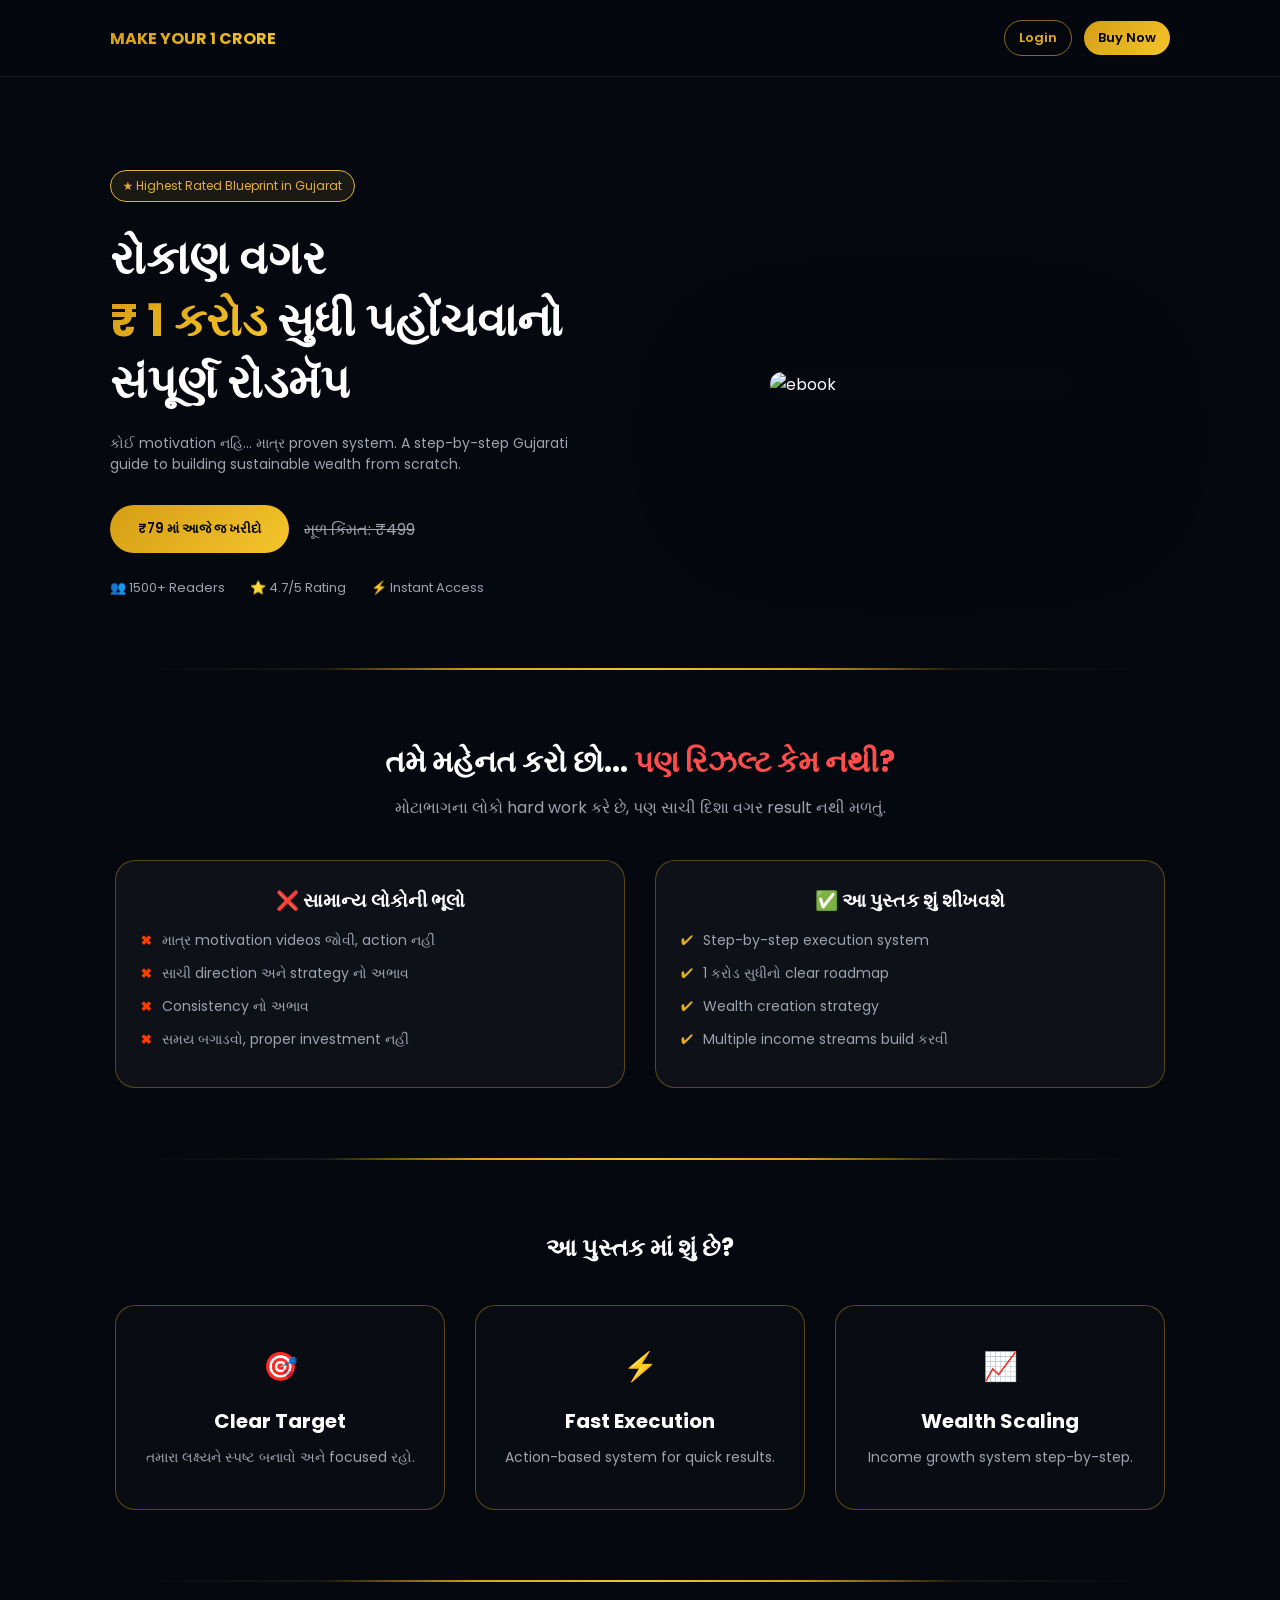
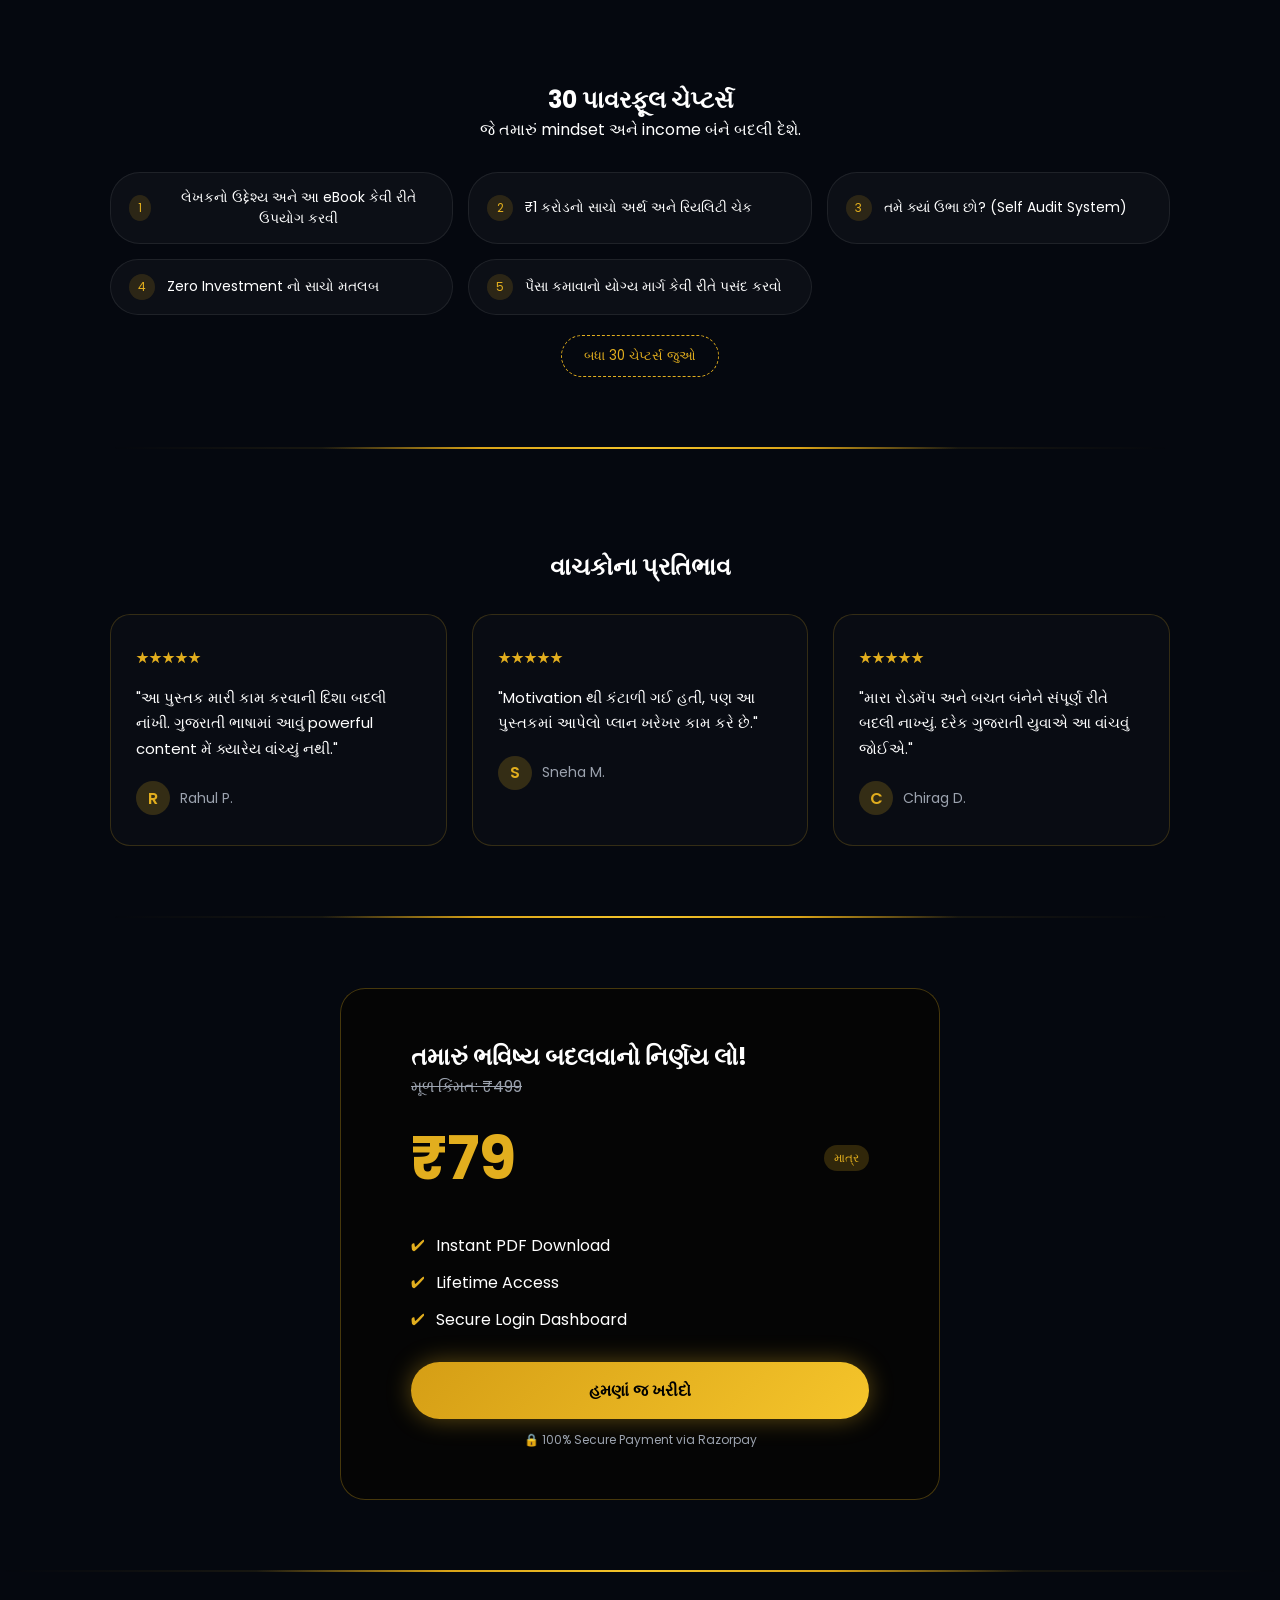
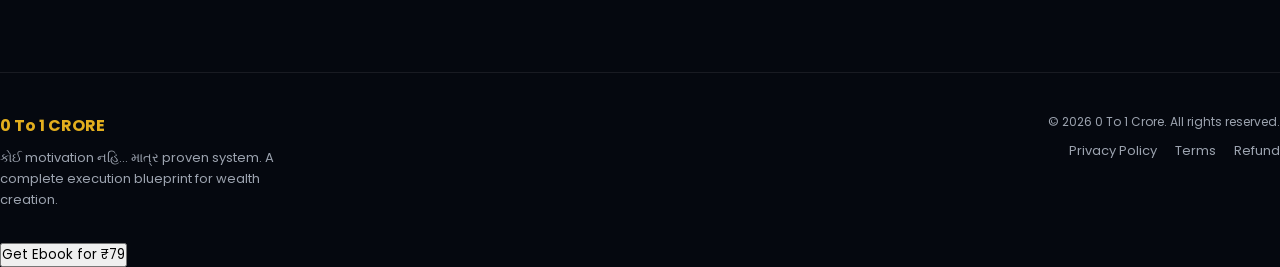
==== index.html @ b5c7da15 "Update index.html" ====
<!DOCTYPE html>
<html lang="gu">
<head>
  <base target="_top">
  <meta charset="UTF-8">
  <meta name="viewport" content="width=device-width, initial-scale=1.0">

  <link href="https://fonts.googleapis.com/css2?family=Poppins:wght@300;400;600;700&display=swap" rel="stylesheet">
  <script src="https://checkout.razorpay.com/v1/checkout.js"></script>
  <link rel="stylesheet" href="styles.css">
  

  <title>0 To 1 CRORE</title>
</head>

<body>

<header class="header">
  <div class="header-inner">

    <div class="logo">MAKE YOUR 1 CRORE</div>

    <div class="header-right">
  <button id="loginNavBtn" class="btn outline" onclick="openLogin()">Login</button>
  <button id="logoutNavBtn" class="btn outline hidden" onclick="logout()" style="color:#ff4d4d; border-color:#ff4d4d;">Logout</button>
  <button class="btn filled" onclick="openCheckout()">Buy Now</button>
</div>

  </div>
</header>

<section id="landing-page" class="page active fade-up">

<div class="container">

  <!-- HEADER -->



  <!-- HERO -->
  <section class="hero">

    <!-- LEFT -->
    <div class="hero-left">

      <div class="badge">★ Highest Rated Blueprint in Gujarat</div>

      <h1 class="hero-title">
        રોકાણ વગર <br>
        <span class="highlight">₹ 1 કરોડ</span> સુધી 
        પહોંચવાનો <br> સંપૂર્ણ 
        રોડમૅપ
      </h1>

      <p class="hero-desc">
        કોઈ motivation નહિ… માત્ર proven system.  
        A step-by-step Gujarati guide to building sustainable wealth from scratch.
      </p>

      <!-- CTA -->
      <div class="cta-row">
        <button class="price-btn"onclick="openCheckout()">₹79 માં આજે જ ખરીદો</button>
        <span class="old-price">મૂળ કિંમત: ₹499</span>
      </div>

      <!-- STATS -->
      <div class="stats">

        <div class="stat">
          👥 1500+ Readers
        </div>

        <div class="stat">
          ⭐ 4.7/5 Rating
        </div>

        <div class="stat">
          ⚡ Instant Access
        </div>

      </div>

    </div>


    <!-- RIGHT IMAGE -->
    <div class="hero-right">
      <img src="https://pub-1407f82391df4ab1951418d04be76914.r2.dev/uploads/14fae5dc-6802-4bcf-9d17-f28e8c989202.jpg" alt="ebook">
    </div>

  </section>


  <!-- DIVIDER -->
  <div class="gold-divider"></div>

    <!-- PROBLEM SECTION -->
  <section class="problem-section">

    <h2 class="problem-title">
      તમે મહેનત કરો છો... <span class="highlight-red">પણ રિઝલ્ટ કેમ નથી?</span>
    </h2>

    <p class="problem-sub">
      મોટાભાગના લોકો hard work કરે છે, પણ સાચી દિશા વગર result નથી મળતું.
    </p>

    <div class="problem-grid">

      <!-- LEFT (WRONG) -->
      <div class="problem-card wrong">

        <h3>❌ સામાન્ય લોકોની ભૂલો</h3>

        <ul>
          <li>માત્ર motivation videos જોવી, action નહીં</li>
          <li>સાચી direction અને strategy નો અભાવ</li>
          <li>Consistency નો અભાવ</li>
          <li>સમય બગાડવો, proper investment નહીં</li>
        </ul>

      </div>

      <!-- RIGHT (RIGHT) -->
      <div class="problem-card right">

        <h3>✅ આ પુસ્તક શું શીખવશે</h3>

        <ul>
          <li>Step-by-step execution system</li>
          <li>1 કરોડ સુધીનો clear roadmap</li>
          <li>Wealth creation strategy</li>
          <li>Multiple income streams build કરવી</li>
        </ul>

      </div>

    </div>

  </section>

<div class="gold-divider"></div>

  <!-- FEATURES -->
  <section class="section">

    

    <h2>આ પુસ્તક માં શું છે?</h2>

    <div class="cards">

      <div class="card">
  <div class="card-icon">🎯</div>
  <h3>Clear Target</h3>
  <p>તમારા લક્ષ્યને સ્પષ્ટ બનાવો અને focused રહો.</p>
</div>

<div class="card">
  <div class="card-icon">⚡</div>
  <h3>Fast Execution</h3>
  <p>Action-based system for quick results.</p>
</div>

      <div class="card">
  <div class="card-icon">📈</div>
  <h3>Wealth Scaling</h3>
  <p>Income growth system step-by-step.</p>
</div>

    </div>

  </section>

<div class="gold-divider"></div>

  <!-- CHAPTERS -->
  <section class="chapters">

  <h2>30 પાવરફૂલ ચેપ્ટર્સ</h2>

  <p class="chapters-sub">
    જે તમારું mindset અને income બંને બદલી દેશે.
  </p>

  <div class="chapter-grid" id="chapterGrid">

    <!-- 1 -->
    <div class="chapter-item">
  <span class="chapter-num">1</span>
  <span>લેખકનો ઉદ્દેશ્ય અને આ eBook કેવી રીતે ઉપયોગ કરવી</span>
</div>

<div class="chapter-item">
  <span class="chapter-num">2</span>
  <span>₹1 કરોડનો સાચો અર્થ અને રિયલિટી ચેક</span>
</div>

<div class="chapter-item">
  <span class="chapter-num">3</span>
  <span>તમે ક્યાં ઉભા છો? (Self Audit System)</span>
</div>

<div class="chapter-item">
  <span class="chapter-num">4</span>
  <span>Zero Investment નો સાચો મતલબ</span>
</div>

<div class="chapter-item">
  <span class="chapter-num">5</span>
  <span>પૈસા કમાવાનો યોગ્ય માર્ગ કેવી રીતે પસંદ કરવો</span>
</div>

<div class="chapter-item hidden">
  <span class="chapter-num">6</span>
  <span>High Income Skill કેવી રીતે પસંદ કરવી</span>
</div>

<div class="chapter-item hidden">
  <span class="chapter-num">7</span>
  <span>Daily Routine & Discipline System</span>
</div>

<div class="chapter-item hidden">
  <span class="chapter-num">8</span>
  <span>પહેલા ₹10,000 કમાવવાનો રોડમેપ</span>
</div>

<div class="chapter-item hidden">
  <span class="chapter-num">9</span>
  <span>Freelancing કેવી રીતે શરૂ કરવું</span>
</div>

<div class="chapter-item hidden">
  <span class="chapter-num">10</span>
  <span>Instagram / WhatsApp થી Client મેળવવા</span>
</div>

<div class="chapter-item hidden">
  <span class="chapter-num">11</span>
  <span>Content થી Trust અને Audience બનાવવી</span>
</div>

<div class="chapter-item hidden">
  <span class="chapter-num">12</span>
  <span>Affiliate Marketing થી કમાણી શરૂ કરવી</span>
</div>

<div class="chapter-item hidden">
  <span class="chapter-num">13</span>
  <span>WhatsApp થી Direct Product Selling System</span>
</div>

<div class="chapter-item hidden">
  <span class="chapter-num">14</span>
  <span>Digital Product શું છે અને કેમ Powerful છે</span>
</div>

<div class="chapter-item hidden">
  <span class="chapter-num">15</span>
  <span>તમારું પહેલું Digital Product બનાવવું</span>
</div>

<div class="chapter-item hidden">
  <span class="chapter-num">16</span>
  <span>Digital Product કેવી રીતે વેચવું (No Ads Strategy)</span>
</div>

<div class="chapter-item hidden">
  <span class="chapter-num">17</span>
  <span>Personal Brand કેવી રીતે બનાવવી (Face Optional)</span>
</div>

<div class="chapter-item hidden">
  <span class="chapter-num">18</span>
  <span>₹1 લાખથી ₹5 લાખ મહિને કેવી રીતે સ્કેલ કરવું</span>
</div>

<div class="chapter-item hidden">
  <span class="chapter-num">19</span>
  <span>Automation & AI Tools નો ઉપયોગ</span>
</div>

<div class="chapter-item hidden">
  <span class="chapter-num">20</span>
  <span>Active Income vs Passive Income</span>
</div>

<div class="chapter-item hidden">
  <span class="chapter-num">21</span>
  <span>Multiple Income Streams કેવી રીતે બનાવવી</span>
</div>

<div class="chapter-item hidden">
  <span class="chapter-num">22</span>
  <span>Team બનાવવી અને કામ Delegate કરવું</span>
</div>

<div class="chapter-item hidden">
  <span class="chapter-num">23</span>
  <span>₹10 લાખથી ₹1 કરોડ સુધી સ્કેલ કરવાની રીત</span>
</div>

<div class="chapter-item hidden">
  <span class="chapter-num">24</span>
  <span>Digital Assets બનાવીને Long-Term Income</span>
</div>

<div class="chapter-item hidden">
  <span class="chapter-num">25</span>
  <span>Top Mistakes જે તમને Growth થી રોકે છે</span>
</div>

<div class="chapter-item hidden">
  <span class="chapter-num">26</span>
  <span>Overthinking, Fear & Consistency System</span>
</div>

<div class="chapter-item hidden">
  <span class="chapter-num">27</span>
  <span>90-Day Fast Track Plan</span>
</div>

<div class="chapter-item hidden">
  <span class="chapter-num">28</span>
  <span>Long-Term Growth Roadmap</span>
</div>

<div class="chapter-item hidden">
  <span class="chapter-num">29</span>
  <span>તમારું Next Step – આજથી શરૂઆત કેવી રીતે કરવી</span>
</div>

<div class="chapter-item hidden">
  <span class="chapter-num">30</span>
  <span>Winning Mindset – સફળતા માટેનું સાચું મનોબળ</span>
</div>


  </div>

  <button class="view-all" onclick="toggleChapters()">બધા 30 ચેપ્ટર્સ જુઓ</button>

</section>

<div class="gold-divider"></div>
  
  <!-- TESTIMONIALS -->
  <section class="testimonials">

  <h2>વાચકોના પ્રતિભાવ</h2>

  <div class="testimonial-grid">

    <div class="testimonial-card">
      <div class="stars">★★★★★</div>

      <p class="quote">
        "આ પુસ્તક મારી કામ કરવાની દિશા બદલી નાંખી. ગુજરાતી ભાષામાં આવું powerful content મેં ક્યારેય વાંચ્યું નથી."
      </p>

      <div class="user">
        <div class="avatar">R</div>
        <span>Rahul P.</span>
      </div>
    </div>

    <div class="testimonial-card">
      <div class="stars">★★★★★</div>

      <p class="quote">
        "Motivation થી કંટાળી ગઈ હતી, પણ આ પુસ્તકમાં આપેલો પ્લાન ખરેખર કામ કરે છે."
      </p>

      <div class="user">
        <div class="avatar">S</div>
        <span>Sneha M.</span>
      </div>
    </div>

    <div class="testimonial-card">
      <div class="stars">★★★★★</div>

      <p class="quote">
        "મારા રોડમૅપ અને બચત બંનેને સંપૂર્ણ રીતે બદલી નાખ્યું. દરેક ગુજરાતી યુવાએ આ વાંચવું જોઈએ."
      </p>

      <div class="user">
        <div class="avatar">C</div>
        <span>Chirag D.</span>
      </div>
    </div>

  </div>

</section>


<div class="gold-divider"></div>

  <!-- FINAL CTA -->
  

  <div class="price-card">

    <h2>તમારું ભવિષ્ય બદલવાનો નિર્ણય લો!</h2>

    <div class="old">મૂળ કિંમત: ₹499</div>

    <div class="price-row">
      <span class="new">₹79</span>
      <span class="badge-small">માત્ર</span>
    </div>

    <ul class="features">
      <li>Instant PDF Download</li>
      <li>Lifetime Access</li>
      <li>Secure Login Dashboard</li>
    </ul>

    <button class="cta-btn"onclick="openCheckout()">હમણાં જ ખરીદો</button>

    <p class="secure">🔒 100% Secure Payment via Razorpay</p>

  </div>

</section>

<!-- ================= CHECKOUT PAGE ================= -->
<section id="checkout-page" class="page">



  <div class="container">

    <div class="checkout-wrapper">

      <!-- LEFT -->
      <div class="checkout-card">

        <button class="back-btn" onclick="closeCheckout()">← Back</button>

        <h2>Checkout</h2>
        <p class="sub">Enter your details to get instant access.</p>

        <label>Full Name</label>
        <input type="text" placeholder="Rahul Patel">

        <label>Email Address</label>
        <input type="email" placeholder="rahul@example.com">
        

        <p class="note">Your ebook access is linked to this email.</p>

        <button class="pay-btn" onclick="startPayment()">Pay ₹79 via Razorpay</button>
        <div id="formMessage" class="form-message"></div>
        <div class="secure">🔒 Secure payment via Razorpay</div>

      </div>

      <!-- RIGHT -->
<div class="summary-card">

  <h3>Order Summary</h3>

  

  <!-- PRODUCT -->
  <div class="product">
    <img src="https://pub-1407f82391df4ab1951418d04be76914.r2.dev/uploads/14fae5dc-6802-4bcf-9d17-f28e8c989202.jpg">
    <div>
      <p class="title">0 Investment to ₹1 Crore Blueprint</p>
      <p class="sub">Digital Ebook (PDF) — 30 Chapters</p>
    </div>
  </div>

  

  <!-- PRICE -->
  <div class="price-row">
    <span>Original Price</span>
    <span class="strike">₹499.00</span>
  </div>

  <div class="price-row green">
    <span>Discount</span>
    <span>-₹420.00</span>
  </div>

  <div class="summary-divider"></div>

  <div class="price-row total">
    <span>Total</span>
    <span>₹79.00</span>
  </div>

  <!-- BENEFITS -->
  <ul class="benefits">
    <li>Instant PDF download after payment</li>
    <li>Lifetime access via email login</li>
    <li>Re-download anytime from dashboard</li>
  </ul>

</div>

 

</section>

<section id="login-page" class="page">

  <div class="container">

    <div class="login-card">

      <button class="back-btn" onclick="closeCheckout()">← Back</button>

      <h1>Welcome Back</h1>
      <p class="sub">Enter your email to access your ebook.</p>

      <label>Email Address</label>
      <input type="email" id="loginEmail" placeholder="your@email.com">

      <p class="note">Use the email you paid with — no password needed.</p>

      <button class="login-btn" onclick="loginUser()">
        Access My Ebook
      </button>

      <div id="loginMessage" class="form-message"></div>

      <p class="bottom-text">
        Don't have access? 
        <span onclick="closeLogin()">Buy the Ebook ₹79</span>
      </p>


    </div>

  </div>

</section>

<section id="dashboard-page" class="page">
  <div class="container">
    <div class="dashboard-card fade-up">
      <div class="badge-success">✅ Access Confirmed</div>
      
      <div class="dashboard-content">
        <div class="dash-img">
          <img src="https://pub-1407f82391df4ab1951418d04be76914.r2.dev/uploads/14fae5dc-6802-4bcf-9d17-f28e8c989202.jpg" alt="Ebook Cover">
        </div>
        
        <div class="dash-info">
          <h2>0 To 1 Crore Blueprint</h2>
          <p class="dash-sub">Digital PDF Edition • 30 Chapters</p>
          
          <div class="order-box">
             <p><strong>Item:</strong> 1 Crore Wealth Roadmap</p>
             <p><strong>Status:</strong> Lifetime Access Enabled</p>
          </div>

          <button id="downloadBtn" onclick="startDownload()" class="download-btn" 
        style="border:none; cursor:pointer; width:100%; display:block; text-align:center;">
    📥 Download E-Book (PDF)
</button>
          
          <div id="downloadMsg" style="font-size:12px; margin-top:12px; color:#9ca3af; text-align:center;">
            Securely encrypted download
          </div>
        </div>
      </div>
    </div>
  </div>
</section>

<div class="gold-divider"></div>


  <!-- FOOTER -->

<footer class="footer">

  <div class="footer-left">
    <h3>0 To 1 CRORE</h3>
    <p>
      કોઈ motivation નહિ… માત્ર proven system.  
      A complete execution blueprint for wealth creation.
    </p>
  </div>

  <div class="footer-right">
    <div class="copyright">
      © 2026 0 To 1 Crore. All rights reserved.
    </div>

    <div class="footer-links">
      <span>Privacy Policy</span>
      <span>Terms</span>
      <span>Refund</span>
    </div>
  </div>

</footer>


</div>

<div class="sticky-cta" id="stickyCTA">
  <button class="sticky-btn" onclick="openCheckout()">Get Ebook for ₹79</button>
</div>

<div id="logoutModal" class="custom-modal hidden">
  <div class="modal-overlay"></div>
  <div class="modal-content fade-up">
    <div class="modal-icon">⚠️</div>
    <h2>Logout?</h2>
    <p>Are you sure you want to end your session?</p>
    <div class="modal-btns">
      <button class="modal-btn cancel" onclick="closeLogoutModal()">Cancel</button>
      <button class="modal-btn confirm" onclick="confirmLogout()">Yes, Logout</button>
    </div>
  </div>
</div>

</body>

<script src="scripts.js"></script>

</html>
---- styles.css ----
/* ================= ROOT ================= */
:root {
  --bg-main: #05080f;
  --glass: rgba(255,255,255,0.04);
  --border: rgba(255,255,255,0.08);

  --text-main: #ffffff;
  --text-muted: #9ca3af;

  --gold-1: #d59e15;
  --gold-2: #f5c52b;
  --gold-solid: #e1b137;

  --red: #ff4d4d;
  --green: #22c55e;
}

/* ================= RESET ================= */
* {
  margin: 0;
  padding: 0;
  box-sizing: border-box;
  font-family: 'Poppins', sans-serif;
}

body {
  background: #05080f;
  color: var(--text-main);
}

/* ================= LAYOUT ================= */
.container {
  width: 100%;
  max-width: 1100px;
  margin: auto;
  padding: 0 20px;
}

section {
  margin-top: 100px;
}

/* ================= HEADER (GLASS FIXED) ================= */

/* ================= HEADER FIX ================= */

/* ================= HEADER ================= */
.header {
  position: fixed;
  top: 0;
  left: 0;
  width: 100%;
  z-index: 1000;

  background: rgba(5, 8, 15, 0.6);
  backdrop-filter: blur(12px);

  border-bottom: 1px solid rgba(255,255,255,0.08);
}

.header-inner {
  max-width: 1100px;
  margin: auto;
  padding: 20px 20px;

  display: flex;
  justify-content: space-between;
  align-items: center;
}

.logo {
  background: linear-gradient(135deg, var(--gold-1), var(--gold-2));
  -webkit-background-clip: text;
  -webkit-text-fill-color: transparent;
  font-weight: 700;
}

.header-right {
  display: flex;
  align-items: center;
  gap: 12px;
}

.btn {
  padding: 7px 14px;
  border-radius: 25px;
  font-weight: 600;
  cursor: pointer;
  font-size: 13px;
}

.btn.outline {
  background: transparent;
  color: #e2ae1e;
  border: 1px solid rgba(226,174,30,0.6);
}

.btn.filled {
  background: linear-gradient(135deg, var(--gold-1), var(--gold-2));
  color: #000;
  border: none;
}

body {
  padding-top: 70px;
}


/* ================= HERO ================= */
.hero {
  display: flex;
  align-items: center;
  justify-content: space-between;
  gap: 60px;
}

.hero-left {
  flex: 1;
}

.hero-right {
  flex: 1;
  display: flex;
  justify-content: center;
}

.badge {
  background: #1b1913;
  border: 1px solid #e1b137;
  color: #e1b137;

  display: inline-flex;
  align-items: center;

  padding: 6px 12px;
  border-radius: 20px;
  font-size: 12px;
  margin-bottom: 25px;

  width: fit-content;
}

.hero-title {
  font-size: 46px;
  line-height: 1.35;
  margin-bottom: 20px;
}

.highlight {
  background: linear-gradient(135deg, var(--gold-1), var(--gold-2));
  -webkit-background-clip: text;
  -webkit-text-fill-color: transparent;
}

.hero-desc {
  color: var(--text-muted);
  margin-bottom: 30px;
  font-size: 14px;
}

/* CTA */
.cta-row {
  display: flex;
  align-items: center;
  gap: 15px;
}

.price-btn {
  background: linear-gradient(135deg, var(--gold-1), var(--gold-2));
  color: #000;
  border: none;
  padding: 14px 28px;
  border-radius: 30px;
  font-weight: 600;
  cursor: pointer;
}

.old-price {
  text-decoration: line-through;
  color: var(--text-muted);
}

/* STATS */
.stats {
  display: flex;
  gap: 25px;
  margin-top: 25px;
  font-size: 13px;
  color: var(--text-muted);
}

.stat {
  display: flex;
  align-items: center;
  gap: 6px;
  white-space: nowrap;
}

.stat span {
  color: #e1b137;
}

/* IMAGE */
.hero-right img {
  width: 300px;
  border-radius: 12px;
  box-shadow: 0 50px 140px rgba(0,0,0,0.9);
}


/* ================= MOBILE FIX ================= */
@media (max-width: 768px) {

  /* HEADER */
  .header-inner {
    padding: 16px 14px;
  }

  .logo {
    font-size: 16px;
  }

  .btn {
    padding: 8px 10px;
    font-size: 13px;
  }

  /* HERO */
  .hero {
    flex-direction: column;
    text-align: center;
    gap: 25px;
    margin-top: 40px;
  }

  .hero-left {
    width: 100%;
  }

  .badge {
    margin: 0 auto 30px;
  }

  .hero-title {
    font-size: 35px;
    line-height: 1.3;
    margin-top: 20px;
  }

  .hero-desc {
    font-size: 18px;
    max-width: 90%;
    margin: 0 auto 30px;
  }

  /* CTA */
  .cta-row {
    flex-direction: column;
    gap: 10px;
    width: 100%;
    margin-top: 26px;
  }

  .price-btn {
    width: 60%;
    padding: 16px;
    font-size: 18px;
    border-radius: 20px
    margin-top: 26px;
  }

  .old-price {
    font-size: 16px;
    margin-top: 15px;
  }

  /* STATS */
  .stats {
    justify-content: center;
    flex-wrap: nowrap;
    gap: 6px;
    margin-top: 15px;
    margin-bottom: 20;
  }

  .stat {
    font-size: 14px;
  }

  /* IMAGE */
  .hero-right img {
    width: 100%;
    max-width: 260px;
  }

}

/* ================= DIVIDER ================= */
.divider {
  height: 1px;
  background: var(--border);
  margin: 80px 0;
}

/* ================= PROBLEM ================= */
/* ================= PROBLEM SECTION ================= */

.problem-section {
  text-align: center;
}

/* FIX: SAME WIDTH ALIGNMENT LIKE HERO */
.problem-section,
.section {
  max-width: 1050px;
  margin: auto;
}

.problem-title {
  font-size: 30px;
}

.highlight-red {
  color: var(--red);
}

.problem-sub {
  color: var(--text-muted);
  margin: 10px 0 40px;
}

/* GRID */
.problem-grid {
  display: grid;
  grid-template-columns: 1fr 1fr;
  gap: 30px;
}

/* CARD */
.problem-card {
  width: 100%;
  padding: 25px;
  border-radius: 20px;
  background: var(--glass);
}

/* FIXED BORDER */
.problem-card.wrong,
.problem-card.right {
  border: 1px solid rgba(226, 174, 30, 0.35);
  border-radius: 20px;
  transition: 0.3s;
}

.problem-card.wrong:hover,
.problem-card.right:hover {
  box-shadow: 0 0 10px rgba(226,174,30,0.3);
}

/* LIST */
.problem-card ul {
  list-style: none;
  padding: 0;
  margin-top: 15px;
}

.problem-card li {
  display: flex;
  align-items: center;
  gap: 10px;

  margin-bottom: 12px;
  color: var(--text-muted);
  font-size: 14px;
}

/* ICONS */
.problem-card.wrong li::before {
  content: "✖";
  color: #ff3c00;
}

.problem-card.right li::before {
  content: "✔";
  color: #e2ae1e;
}


/* ================= FEATURES ================= */

.section {
  text-align: center;
}

/* GRID */
.cards {
  display: grid;
  grid-template-columns: repeat(3, 1fr);
  gap: 30px;
  margin-top: 40px;
}

/* CARD */
.card {
  padding: 40px 25px;
  border-radius: 20px;

  background: rgba(255,255,255,0.02);
  border: 1px solid rgba(216, 161, 23, 0.4);

  text-align: center;
  transition: 0.3s;
}

.card-icon {
  font-size: 28px;
  margin-bottom: 18px;
  color: #e2ae1e;
}

.card h3 {
  font-size: 20px;
  margin-bottom: 10px;
}

.card p {
  font-size: 14px;
  color: var(--text-muted);
  line-height: 1.6;
}

.card:hover {
  border-color: rgba(226, 174, 30, 0.4);
  transform: translateY(-5px);
}


/* ================= RESPONSIVE SYSTEM ================= */

/* TABLET */
@media (max-width: 992px) {

  .problem-grid {
    grid-template-columns: 1fr;
  }

  .cards {
    grid-template-columns: repeat(2, 1fr);
  }

}

/* MOBILE */
@media (max-width: 768px) {

  .problem-grid {
    grid-template-columns: 1fr;
    gap: 20px;
  }

  .cards {
    grid-template-columns: 1fr;
  }

}

/* ================= CHAPTERS ================= */

/* ================= CHAPTERS ================= */
.chapters {
  text-align: center;
}

/* GRID */
.chapter-grid {
  display: grid;
  grid-template-columns: repeat(3, 1fr);
  gap: 15px;
  margin-top: 30px;
  align-content: start;
}

/* ITEM */
.chapter-item {
  display: flex;
  align-items: center;
  gap: 12px;

  padding: 14px 18px;
  border-radius: 30px;

  background: rgba(255,255,255,0.03);
  border: 1px solid rgba(255,255,255,0.08);

  font-size: 14px;
  transition: all 0.35s ease;
}

/* HOVER */
.chapter-item:hover {
  box-shadow: 0 0 10px rgba(226,174,30,0.4);
}


/* 🔥 HIDDEN (ANIMATION SAFE) */
.chapter-item.hidden {
  opacity: 0;
  transform: translateY(15px);
  pointer-events: none;

  position: absolute;   /* 🔥 GAME CHANGER */
}

/* SHOW */
.chapter-item.show {
  opacity: 1;
  transform: translateY(0);
  position: relative;
}

/* NUMBER */
.chapter-num {
  width: 26px;
  height: 26px;
  border-radius: 50%;

  background: rgba(226,174,30,0.15);
  color: #e2ae1e;

  display: flex;
  align-items: center;
  justify-content: center;

  font-size: 12px;
}

/* BUTTON */
.view-all {
  margin-top: 20px;
  border: 1px dashed #e2ae1e;
  color: #e2ae1e;
  padding: 10px 22px;
  border-radius: 25px;
  background: transparent;
  cursor: pointer;

  transition: 0.3s;
}

.view-all:hover {
  background: rgba(226,174,30,0.08);
}

/* MOBILE */
@media (max-width: 768px) {
  .chapter-grid {
    grid-template-columns: 1fr;
  }
}

/* ================= TESTIMONIAL ================= */

/* ================= TESTIMONIAL ================= */
.testimonials {
  text-align: center;
}

/* GRID */
.testimonial-grid {
  display: grid;
  grid-template-columns: repeat(3, 1fr);
  gap: 25px;
  margin-top: 30px;
}

/* CARD */
.testimonial-card {
  padding: 30px 25px;
  border-radius: 20px;

  background: rgba(255,255,255,0.02);
  border: 1px solid rgba(226, 174, 30, 0.2);

  text-align: left;
  box-shadow: 0 0 0px rgba(226,174,30,0.4);
  transition: 0.3s;
}

.testimonial-card:hover {
box-shadow: 0 0 10px rgba(226,174,30,0.7);
}

/* STARS */
.stars {
  color: #e2ae1e;
  margin-bottom: 15px;
}

/* QUOTE */
.quote {
  font-size: 15px;
  line-height: 1.7;
  color: var(--text-main);
  margin-bottom: 20px;
}

/* USER */
.user {
  display: flex;
  align-items: center;
  gap: 10px;
}

/* AVATAR */
.avatar {
  width: 34px;
  height: 34px;
  border-radius: 50%;

  background: rgba(226,174,30,0.2);
  color: #e2ae1e;

  display: flex;
  align-items: center;
  justify-content: center;

  font-weight: 600;
}

/* NAME */
.user span {
  color: var(--text-muted);
  font-size: 14px;
}

/* MOBILE */
@media (max-width: 768px) {
  .testimonial-grid {
    grid-template-columns: 1fr;
  }

  .testimonial-card {
    text-align: left;
  }
}

/* ================= CTA ================= */

/* ================= CTA ================= */
.final-cta {
  text-align: center;
}

/* CARD */
.price-card {
  margin-top: 40px;
  padding: 50px 70px;
  border-radius: 25px;

  background: #050505;
  border: 1px solid rgba(226,174,30,0.3);


  max-width: 600px;
  margin-inline: auto;
}

/* OLD PRICE */
.price-card .old {
  color: var(--text-muted);
  text-decoration: line-through;
  margin-bottom: 10px;
}

/* PRICE ROW */
.price-row {
  display: flex;
  justify-content: center;
  align-items: center;
  gap: 10px;
}

/* NEW PRICE */
.price-card .new {
  font-size: 60px;
  color: #e2ae1e;
  font-weight: 700;
}

/* SMALL BADGE */
.badge-small {
  background: rgba(226,174,30,0.2);
  color: #e2ae1e;
  padding: 4px 10px;
  border-radius: 15px;
  font-size: 12px;
}

/* FEATURES */
.features {
  list-style: none;
  padding: 0;
  margin: 30px 0;
  text-align: left;
}

.features li {
  margin-bottom: 12px;
  position: relative;
  padding-left: 25px;
}

/* ICON */
.features li::before {
  content: "✔";
  position: absolute;
  left: 0;
  color: #e2ae1e;
}

/* BUTTON */
.cta-btn {
  width: 100%;
  padding: 16px;
  border-radius: 30px;
  border: none;

  background: linear-gradient(135deg, #d59e15, #f5c52b);
  color: #000;

  font-size: 16px;
  font-weight: 600;
  cursor: pointer;

  box-shadow: 0 0 25px rgba(226,174,30,0.4);
  transition: 0.3s;
}

.cta-btn:hover {
  box-shadow: 0 0 20px rgba(226,174,30,0.7);
}

/* SECURE */
.secure {
  margin-top: 12px;
  font-size: 12px;
  color: var(--text-muted);
  text-align: center; 
}

/* MOBILE */
@media (max-width: 768px) {

  .price-card {
    padding: 30px 20px;
  }

  .price-card .new {
    font-size: 44px;
  }

}

/* ================= FOOTER ================= */

/* ================= FOOTER ================= */
.footer {
  margin-top: 100px;
  padding-top: 40px;
  padding-bottom: 30px;

  display: flex;
  justify-content: space-between;
  align-items: flex-start;
  gap: 40px;

  border-top: 1px solid rgba(255,255,255,0.08);

}

/* LEFT */
.footer-left h3 {
  color: #e2ae1e;
  font-size: 16px;
  margin-bottom: 10px;
}

.footer-left p {
  font-size: 13px;
  color: var(--text-muted);
  max-width: 320px;
  line-height: 1.6;
}

/* RIGHT */
.footer-right {
  text-align: right;
}

/* COPYRIGHT */
.copyright {
  font-size: 12px;
  color: var(--text-muted);
  margin-bottom: 10px;
}

/* LINKS */
.footer-links {
  display: flex;
  gap: 18px;
  justify-content: flex-end;
}

.footer-links span {
  font-size: 13px;
  color: var(--text-muted);
  cursor: pointer;
  transition: 0.3s;
}

.footer-links span:hover {
  color: #e2ae1e;
}

@media (max-width: 768px) {

  .footer {
    flex-direction: column;
    text-align: center;
    align-items: center;
  }

  .footer-left p {
    max-width: 100%;
  }

  .footer-right {
    text-align: center;
  }

  .footer-links {
    justify-content: center;
    flex-wrap: wrap;
  }

}






/* ANIMATION BASE */
.chapter-item {
  transition: all 0.5s ease;
}

/* HIDDEN STATE */
.chapter-item.hidden {
  max-height: 0;
  opacity: 0;
  overflow: hidden;
  padding-top: 0;
  padding-bottom: 0;
  margin: 0;
}

/* VISIBLE STATE */
.chapter-item.show {
  max-height: 60px;
  opacity: 1;
}


/* ================= STICKY CTA (MOBILE ONLY) ================= */
.sticky-cta {
  display: none;
}

@media (max-width: 768px) {

  .sticky-cta {
    display: block;
    position: fixed;
    bottom: 15px;
    left: 50%;
    transform: translateX(-50%);
    width: 90%;
    z-index: 999;
  }

  .sticky-btn {
    width: 100%;
    padding: 16px;
    border-radius: 40px;
    border: none;

    background: linear-gradient(135deg, #d59e15, #f5c52b);
    color: #000;

    font-size: 15px;
    font-weight: 600;

    box-shadow: 0 0 25px rgba(226,174,30,0.6);
    cursor: pointer;
  }

}

@media (max-width: 768px) {
  body {
    padding-bottom: 80px;
  }
}


/* ================= GOLD DIVIDER ================= */
.gold-divider {
  width: 100%;
  display: flex;
  justify-content: center;
  margin: 70px 0;
  position: relative;
}

/* LINE */
.gold-divider::before {
  content: "";
  width: 60%;
  height: 2px;

  background: linear-gradient(
    to right,
    transparent,
    #d59e15,
    #f5c52b,
    #d59e15,
    transparent
  );

  border-radius: 100px;
  position: relative;
}

/* GLOW EFFECT */
.gold-divider::after {
  content: "";
  position: absolute;

  width: 100%;
  height: 1px;

  background: radial-gradient(
    circle,
    rgba(245,197,43,0.4),
    transparent
  );

  top: 50%;
  transform: translateY(-50%);
  border-radius: 100px;
}

@media (max-width: 768px) {

  .gold-divider {
    margin: 50px 0;
  }

  .gold-divider::before {
    width: 80%;
  }

}

.hidden {
  display: none !important;
}

/* ================= CHECKOUT ================= */

/* ================= CHECKOUT REFINED ================= */

.checkout-wrapper {
  display: flex;
  gap: 50px;
  margin-top: 60px;
}

.checkout-card,
.summary-card {
  flex: 1;
  padding: 40px;
  border-radius: 22px;
  background: #050505;
  border: 1px solid rgba(226,174,30,0.35);
}

/* LEFT SIDE */
.checkout-card h2 {
  font-size: 28px;
  margin-bottom: 8px;
}

.checkout-card .sub {
  color: var(--text-muted);
  margin-bottom: 28px;
  font-size: 14px;
}

/* BACK BUTTON */
.back-btn {
  background: transparent;
  border: none;
  color: #e2ae1e;
  font-size: 14px;
  margin-bottom: 20px;
  cursor: pointer;
  opacity: 0.85;
}

.back-btn:hover {
  opacity: 1;
}

/* INPUTS */
.checkout-card label {
  font-size: 13px;
  margin-top: 20px;
  display: block;
  color: #ddd;
}

.checkout-card input {
  width: 100%;
  padding: 16px;
  border-radius: 40px;
  background: transparent;
  border: 1px solid rgba(255,255,255,0.08);
  color: white;
  margin-top: 8px;
  font-size: 14px;
}

/* NOTE */
.note {
  font-size: 12px;
  color: var(--text-muted);
  margin: 12px 0 25px;
}

/* BUTTON */
.pay-btn {
  width: 100%;
  padding: 18px;
  border-radius: 50px;
  border: none;
  background: linear-gradient(135deg, #d59e15, #f5c52b);
  font-weight: 600;
  font-size: 15px;
  cursor: pointer;
  box-shadow: 0 0 20px rgba(226,174,30,0.35);
  transition: 0.3s;
}

.pay-btn:hover {
  box-shadow: 0 0 35px rgba(226,174,30,0.6);
}

/* SECURE */
.secure {
  margin-top: 12px;
  font-size: 12px;
  color: var(--text-muted);
}

/* RIGHT SIDE */
.summary-card {
  background: linear-gradient(180deg, #0b0f18, #070b12);
  border: 1px solid rgba(255,255,255,0.08);
  border-radius: 24px;
  padding: 40px;
}

/* TITLE */
.summary-card h3 {
  font-size: 22px;
  margin-bottom: 20px;
}

/* DIVIDER */
.summary-divider {
  width: 100%;
  height: 1px;
  background: rgba(255,255,255,0.08);
  margin: 20px 0;
}

/* PRODUCT */
.product {
  display: flex;
  gap: 15px;
  align-items: center;
  margin-bottom: 10px;
}

.product img {
  width: 60px;
  height: 80px;
  object-fit: cover;
  border-radius: 10px;
}

/* TEXT */
.title {
  font-size: 15px;
  font-weight: 600;
}

.summary-card .sub {
  font-size: 12px;
  color: var(--text-muted);
}

/* PRICE */
.price-row {
  display: flex;
  justify-content: space-between;
  margin: 14px 0;
  font-size: 14px;
}

/* STRIKE */
.strike {
  text-decoration: line-through;
  color: var(--text-muted);
}

/* DISCOUNT */
.green {
  color: #22c55e;
  font-weight: 500;
}

/* TOTAL */
.total {
  font-weight: 700;
  font-size: 18px;
  margin-top: 12px;
}

.total span:last-child {
  color: #f5c52b;
}

/* BENEFITS */
.benefits {
  margin-top: 20px;
  font-size: 13px;
  padding-left: 0;
  list-style: none;
}

.benefits li {
  margin-bottom: 10px;
  color: var(--text-muted);
  display: flex;
  align-items: center;
  gap: 8px;
}

/* CHECK ICON */
.benefits li::before {
  content: "✔";
  color: #22c55e;
  font-size: 12px;
}

/* MOBILE */
@media (max-width: 768px) {
  .checkout-wrapper {
    flex-direction: column;
    gap: 25px;
  }

  .checkout-card,
  .summary-card {
    padding: 25px;
  }
}

/* ================= PAGE FADE ================= */

.fade-out {
  opacity: 0;
  transition: opacity 0.4s ease;
}

.fade-in {
  opacity: 1;
  transition: opacity 0.4s ease;
}

/* ================= PAGE SYSTEM ================= */

/* ================= SMOOTH PAGE TRANSITION ================= */

/* ================= PAGE ANIMATION ================= */

.page {
  width: 100%;
}

/* hidden */
.hidden {
  display: none !important;
}

/* ANIMATION */
.fade-up {
  animation: fadeUp 0.5s ease forwards;
}

@keyframes fadeUp {
  from {
    opacity: 0;
    transform: translateY(25px);
  }
  to {
    opacity: 1;
    transform: translateY(0);
  }
}

.form-message {
  margin-bottom: 15px;
  margin-top: 15px; 
  font-size: 13px;
  padding: 8px 8px;
  border-radius: 20px;
  display: none;
  text-align: center; 
}

/* ERROR */
.form-message.error {
  background: rgba(255, 0, 0, 0.08);
  color: #ff4d4d;
  border: 1px solid rgba(255, 0, 0, 0.2);
}

/* SUCCESS */
.form-message.success {
  background: rgba(34, 197, 94, 0.08);
  color: #22c55e;
  border: 1px solid rgba(34, 197, 94, 0.2);
}

.login-card {
  max-width: 420px;
  margin: 80px auto;
  padding: 40px;
  border-radius: 30px;
  background: #050505;
  border: 1px solid rgba(226,174,30,0.3);
  text-align: left;
}

.login-card h1 {
  font-size: 28px;
  margin-bottom: 10px;
  text-align: center; 

}

.login-card .sub {
  color: var(--text-muted);
  margin-bottom: 25px;
  text-align: center; 
  
}

.login-card label {
  display: block;
  text-align: left;
  font-size: 13px;
  margin-bottom: 6px;

}

.login-card input {
  width: 100%;
  padding: 14px;
  border-radius: 30px;
  background: transparent;
  border: 1px solid var(--border);
  color: white;
}

.login-card .note {
  font-size: 12px;
  color: var(--text-muted);
  margin: 10px 0 20px;
  text-align: left;
}

.login-btn {
  width: 100%;
  padding: 16px;
  border-radius: 40px;
  border: none;
  background: linear-gradient(135deg, #d59e15, #f5c52b);
  font-weight: 600;
  cursor: pointer;
  margin-top: 10px;
}

.bottom-text {
  margin-top: 20px;
  font-size: 13px;
  color: var(--text-muted);
  text-align: center; 
}

.bottom-text span {
  color: #e2ae1e;
  cursor: pointer;
}

.admin {
  margin-top: 10px;
  font-size: 12px;
  color: var(--text-muted);
  text-align: center; 
}

.page {
  display: none;
}

.page.active {
  display: block;
}

/* DASHBOARD STYLES */
#dashboard-page { padding-bottom: 60px; }

.dashboard-card {
  max-width: 800px;
  margin: 40px auto;
  background: #070b12;
  border: 1px solid rgba(213, 158, 21, 0.3);
  border-radius: 24px;
  padding: 40px;
}

.badge-success {
  background: rgba(34, 197, 94, 0.1);
  color: #22c55e;
  padding: 6px 15px;
  border-radius: 20px;
  font-size: 12px;
  display: inline-block;
  margin-bottom: 20px;
}

.dashboard-content {
  display: flex;
  gap: 40px;
  align-items: center;
}

.dash-img img {
  width: 180px;
  border-radius: 12px;
  box-shadow: 0 20px 40px rgba(0,0,0,0.5);
}

.dash-info h2 { font-size: 26px; margin-bottom: 5px; }
.dash-sub { color: var(--text-muted); font-size: 14px; margin-bottom: 20px; }

.order-box {
  background: rgba(255,255,255,0.03);
  padding: 15px;
  border-radius: 12px;
  margin-bottom: 25px;
  font-size: 14px;
}

.download-btn {
  display: inline-block;
  background: linear-gradient(135deg, #d59e15, #f5c52b);
  color: #000 !important;
  padding: 15px 35px;
  border-radius: 40px;
  text-decoration: none;
  font-weight: 700;
  box-shadow: 0 10px 20px rgba(213,158,21,0.2);
  transition: 0.3s;
}

.download-btn:hover { transform: translateY(-3px); box-shadow: 0 15px 25px rgba(213,158,21,0.4); }

/* MOBILE DASHBOARD */
@media (max-width: 768px) {
  .dashboard-content { flex-direction: column; text-align: center; }
  .dashboard-card { padding: 30px 20px; }
}

/* hidden class ko force karein hide hone ke liye */
.hidden {
  display: none !important;
}

/* active page hamesha block rahe */
.page.active {
  display: block !important;
}

/* ================= CUSTOM MODAL CSS ================= */
.custom-modal {
  position: fixed;
  top: 0;
  left: 0;
  width: 100%;
  height: 100%;
  z-index: 9999;
  display: flex;
  align-items: center;
  justify-content: center;
}

.modal-overlay {
  position: absolute;
  width: 100%;
  height: 100%;
  background: rgba(0, 0, 0, 0.85);
  backdrop-filter: blur(5px);
}

.modal-content {
  position: relative;
  background: #0b0f18;
  border: 1px solid rgba(213, 158, 21, 0.3);
  padding: 30px;
  border-radius: 24px;
  text-align: center;
  max-width: 350px;
  width: 90%;
  box-shadow: 0 20px 50px rgba(0,0,0,0.5);
}

.modal-icon {
  font-size: 40px;
  margin-bottom: 15px;
}

.modal-content h2 {
  color: #fff;
  margin-bottom: 10px;
}

.modal-content p {
  color: var(--text-muted);
  font-size: 14px;
  margin-bottom: 25px;
}

.modal-btns {
  display: flex;
  gap: 15px;
}

.modal-btn {
  flex: 1;
  padding: 12px;
  border-radius: 30px;
  font-weight: 600;
  cursor: pointer;
  border: none;
  transition: 0.3s;
}

.modal-btn.cancel {
  background: rgba(255,255,255,0.05);
  color: #fff;
  border: 1px solid rgba(255,255,255,0.1);
}

.modal-btn.confirm {
  background: linear-gradient(135deg, #d59e15, #f5c52b);
  color: #000;
}

.modal-btn:hover {
  transform: translateY(-2px);
  opacity: 0.9;
}
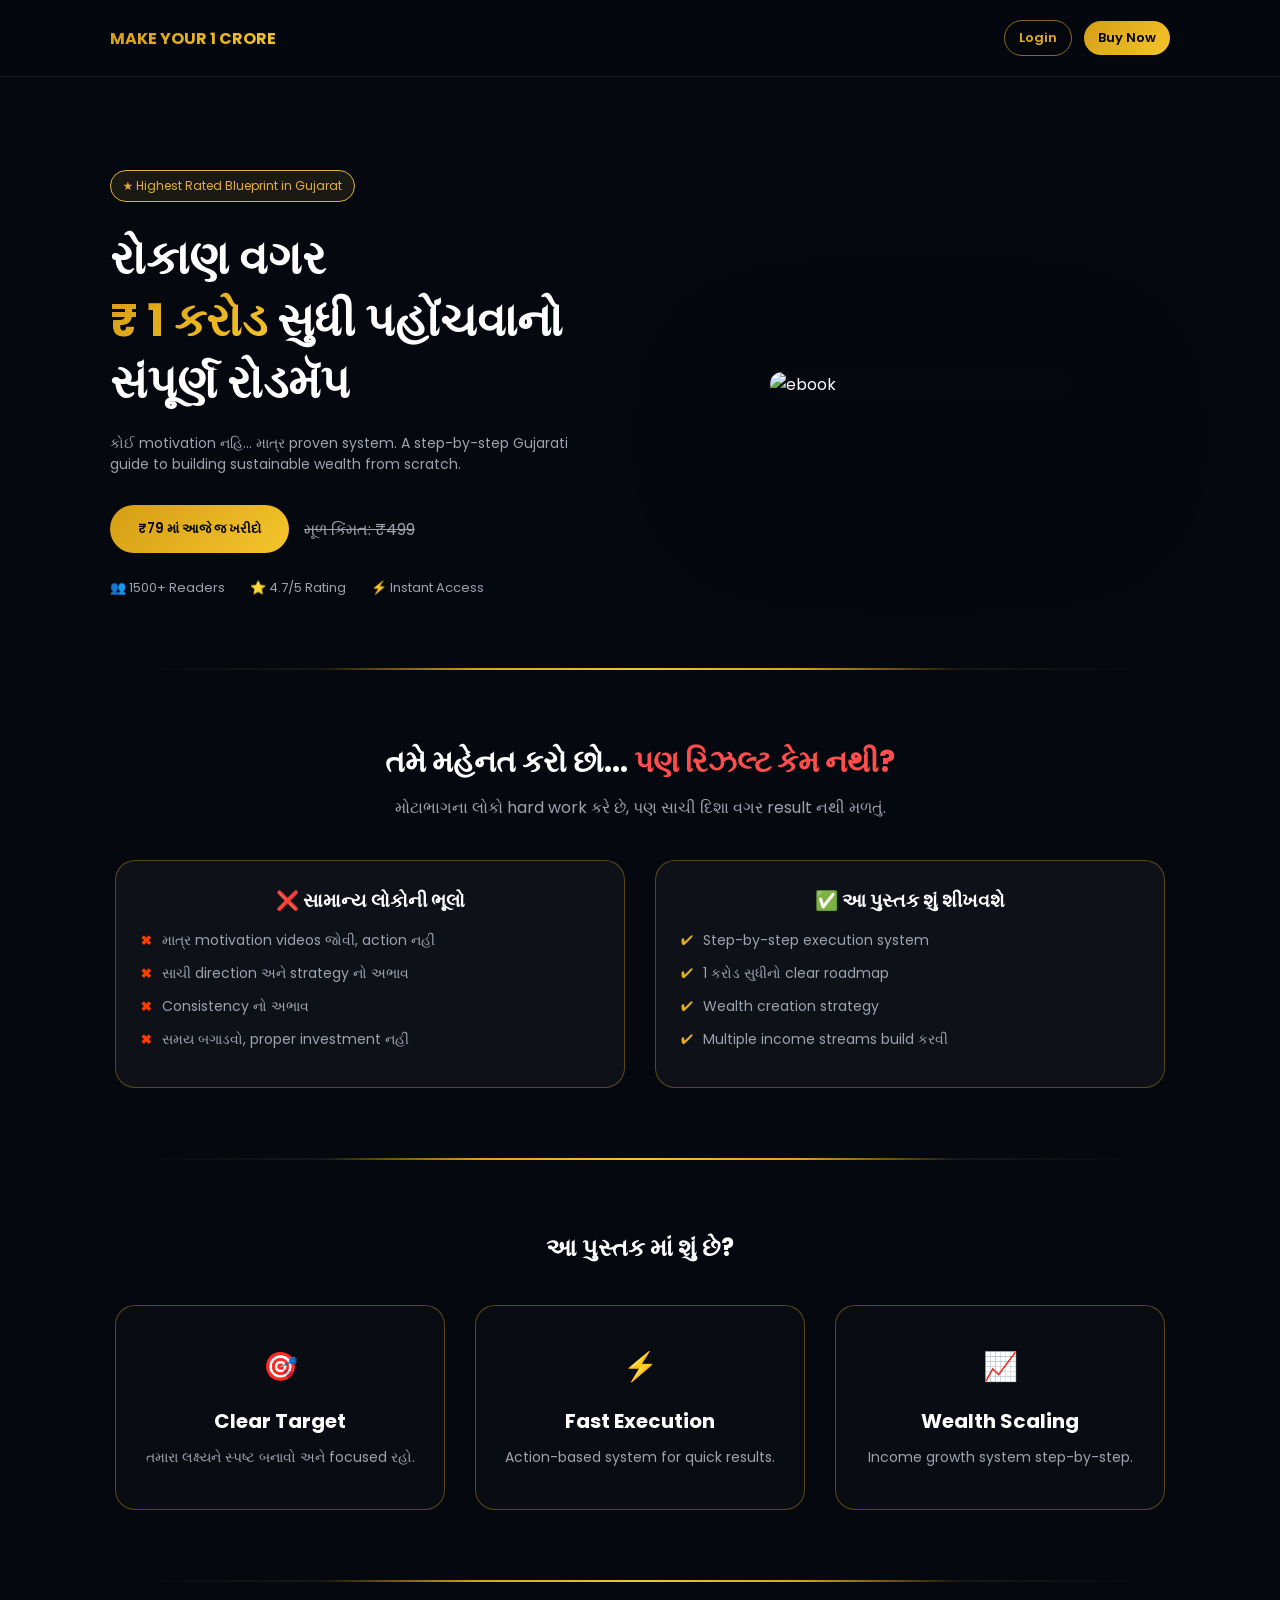
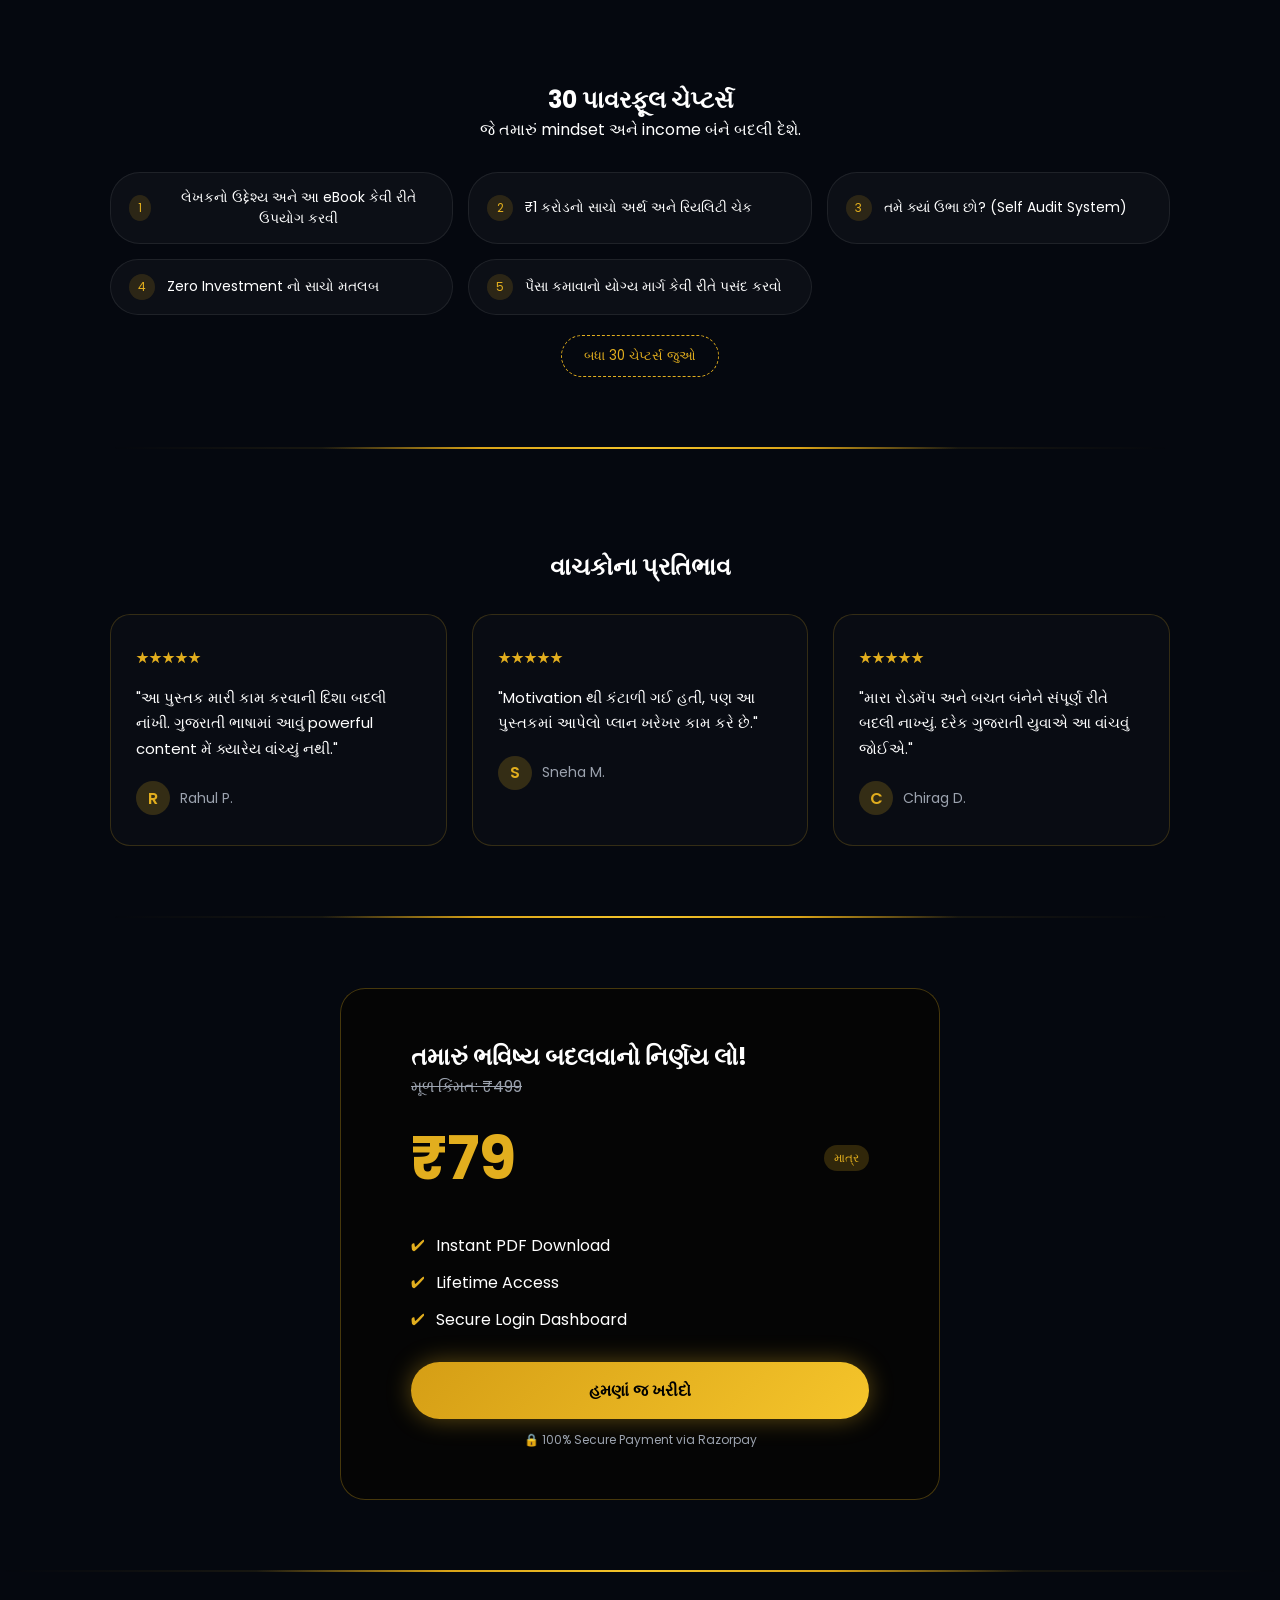
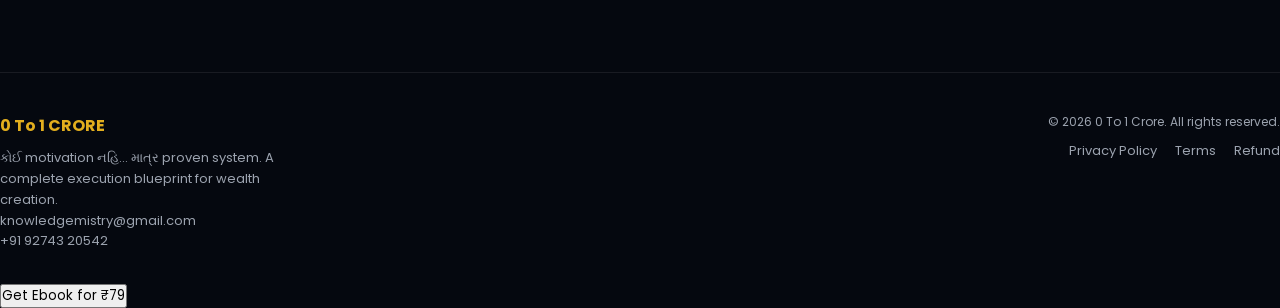
==== commit 84afef55: "Update index.html" ====
--- a/index.html
+++ b/index.html
@@ -8,7 +8,24 @@
   <link href="https://fonts.googleapis.com/css2?family=Poppins:wght@300;400;600;700&display=swap" rel="stylesheet">
   <script src="https://checkout.razorpay.com/v1/checkout.js"></script>
   <link rel="stylesheet" href="styles.css">
-  
+
+<!-- Meta Pixel Code -->
+<script>
+!function(f,b,e,v,n,t,s)
+{if(f.fbq)return;n=f.fbq=function(){n.callMethod?
+n.callMethod.apply(n,arguments):n.queue.push(arguments)};
+if(!f._fbq)f._fbq=n;n.push=n;n.loaded=!0;n.version='2.0';
+n.queue=[];t=b.createElement(e);t.async=!0;
+t.src=v;s=b.getElementsByTagName(e)[0];
+s.parentNode.insertBefore(t,s)}(window, document,'script',
+'https://connect.facebook.net/en_US/fbevents.js');
+fbq('init', '1090722650790446');
+fbq('track', 'PageView');
+</script>
+<noscript><img height="1" width="1" style="display:none"
+src="https://www.facebook.com/tr?id=966265439238044&ev=PageView&noscript=1"
+/></noscript>
+<!-- End Meta Pixel Code -->
 
   <title>0 To 1 CRORE</title>
 </head>
@@ -85,7 +102,7 @@
 
     <!-- RIGHT IMAGE -->
     <div class="hero-right">
-      <img src="https://pub-1407f82391df4ab1951418d04be76914.r2.dev/uploads/14fae5dc-6802-4bcf-9d17-f28e8c989202.jpg" alt="ebook">
+      <img src="https://pub-1407f82391df4ab1951418d04be76914.r2.dev/uploads/dff97a0d-7207-46b7-bdc7-a935c9d186c1.jpg" alt="ebook">
     </div>
 
   </section>
@@ -467,7 +484,7 @@
 
   <!-- PRODUCT -->
   <div class="product">
-    <img src="https://pub-1407f82391df4ab1951418d04be76914.r2.dev/uploads/14fae5dc-6802-4bcf-9d17-f28e8c989202.jpg">
+    <img src="https://pub-1407f82391df4ab1951418d04be76914.r2.dev/uploads/dff97a0d-7207-46b7-bdc7-a935c9d186c1.jpg">
     <div>
       <p class="title">0 Investment to ₹1 Crore Blueprint</p>
       <p class="sub">Digital Ebook (PDF) — 30 Chapters</p>
@@ -548,7 +565,7 @@
       
       <div class="dashboard-content">
         <div class="dash-img">
-          <img src="https://pub-1407f82391df4ab1951418d04be76914.r2.dev/uploads/14fae5dc-6802-4bcf-9d17-f28e8c989202.jpg" alt="Ebook Cover">
+          <img src="https://pub-1407f82391df4ab1951418d04be76914.r2.dev/uploads/dff97a0d-7207-46b7-bdc7-a935c9d186c1.jpg" alt="Ebook Cover">
         </div>
         
         <div class="dash-info">
@@ -585,7 +602,11 @@
     <h3>0 To 1 CRORE</h3>
     <p>
       કોઈ motivation નહિ… માત્ર proven system.  
-      A complete execution blueprint for wealth creation.
+      A complete execution blueprint for wealth creation. <br>
+
+      knowledgemistry@gmail.com <br>
+      +91 92743 20542
+      
     </p>
   </div>
 
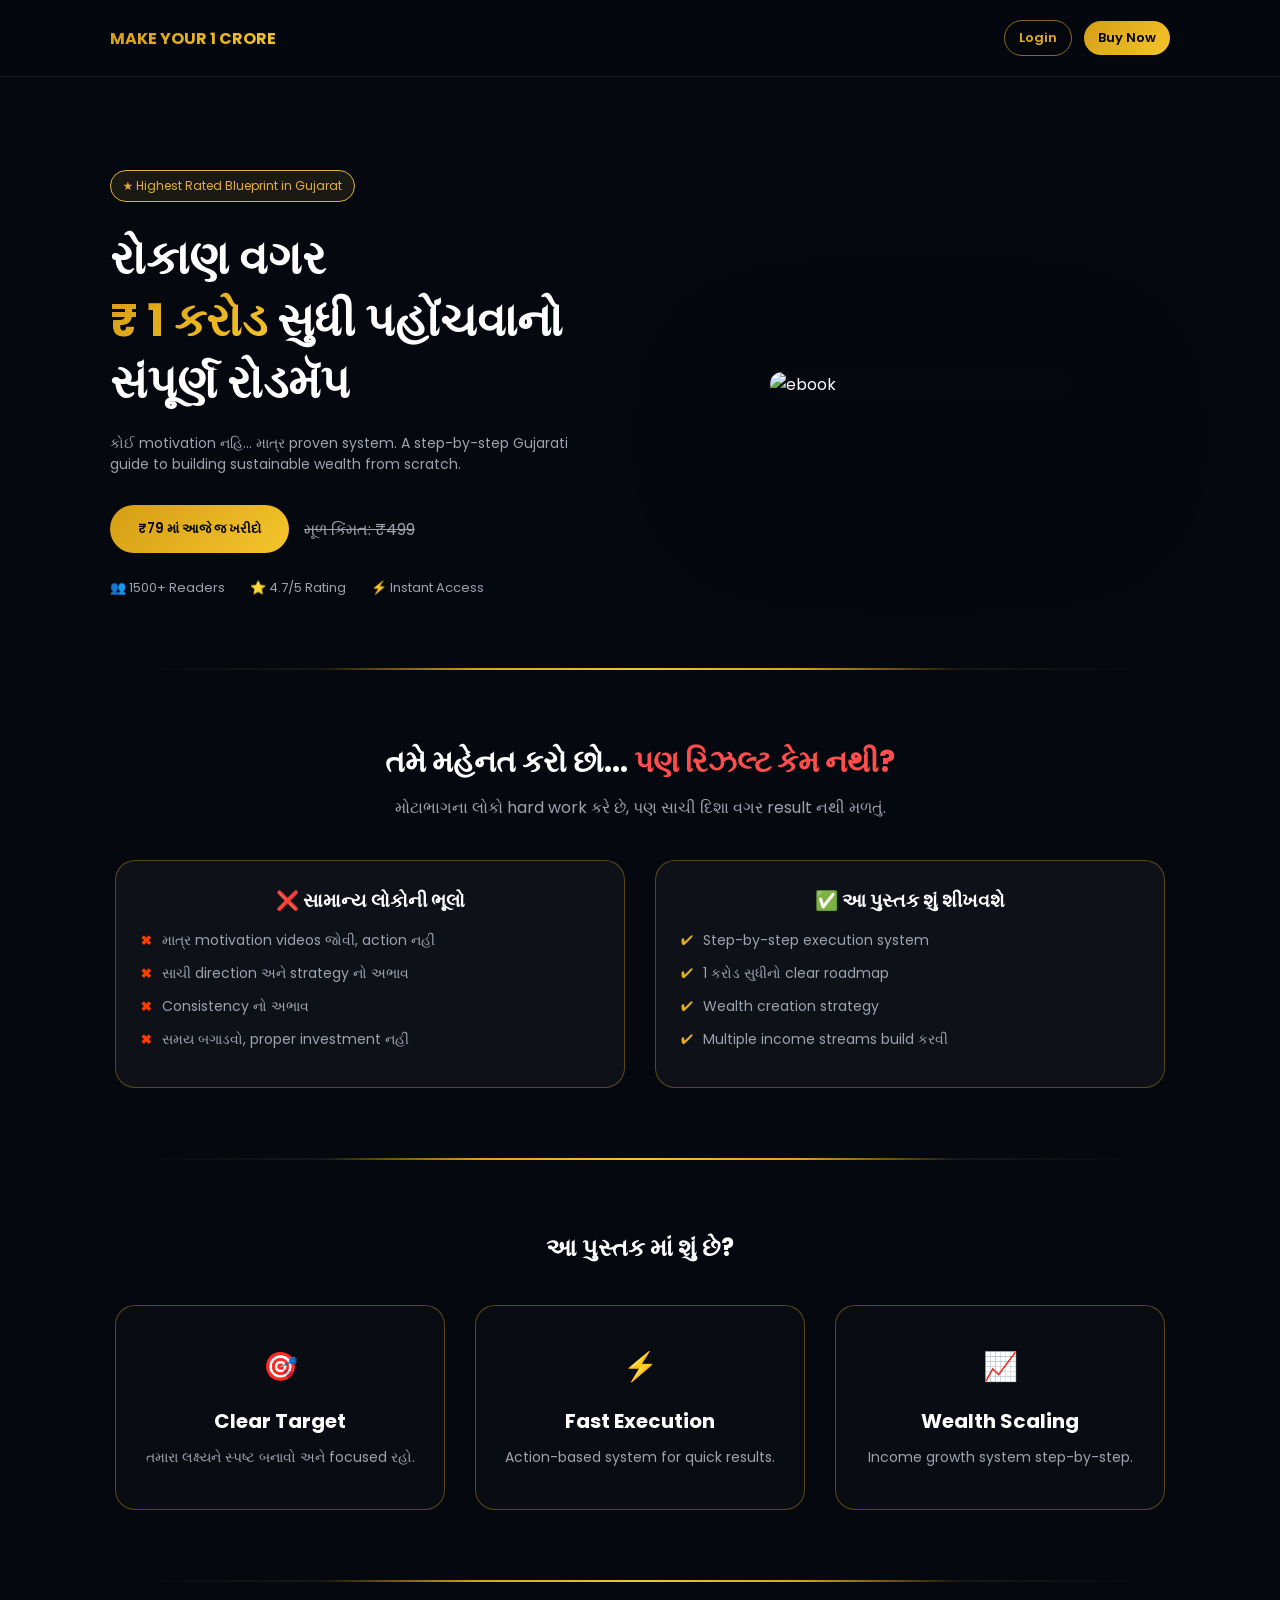
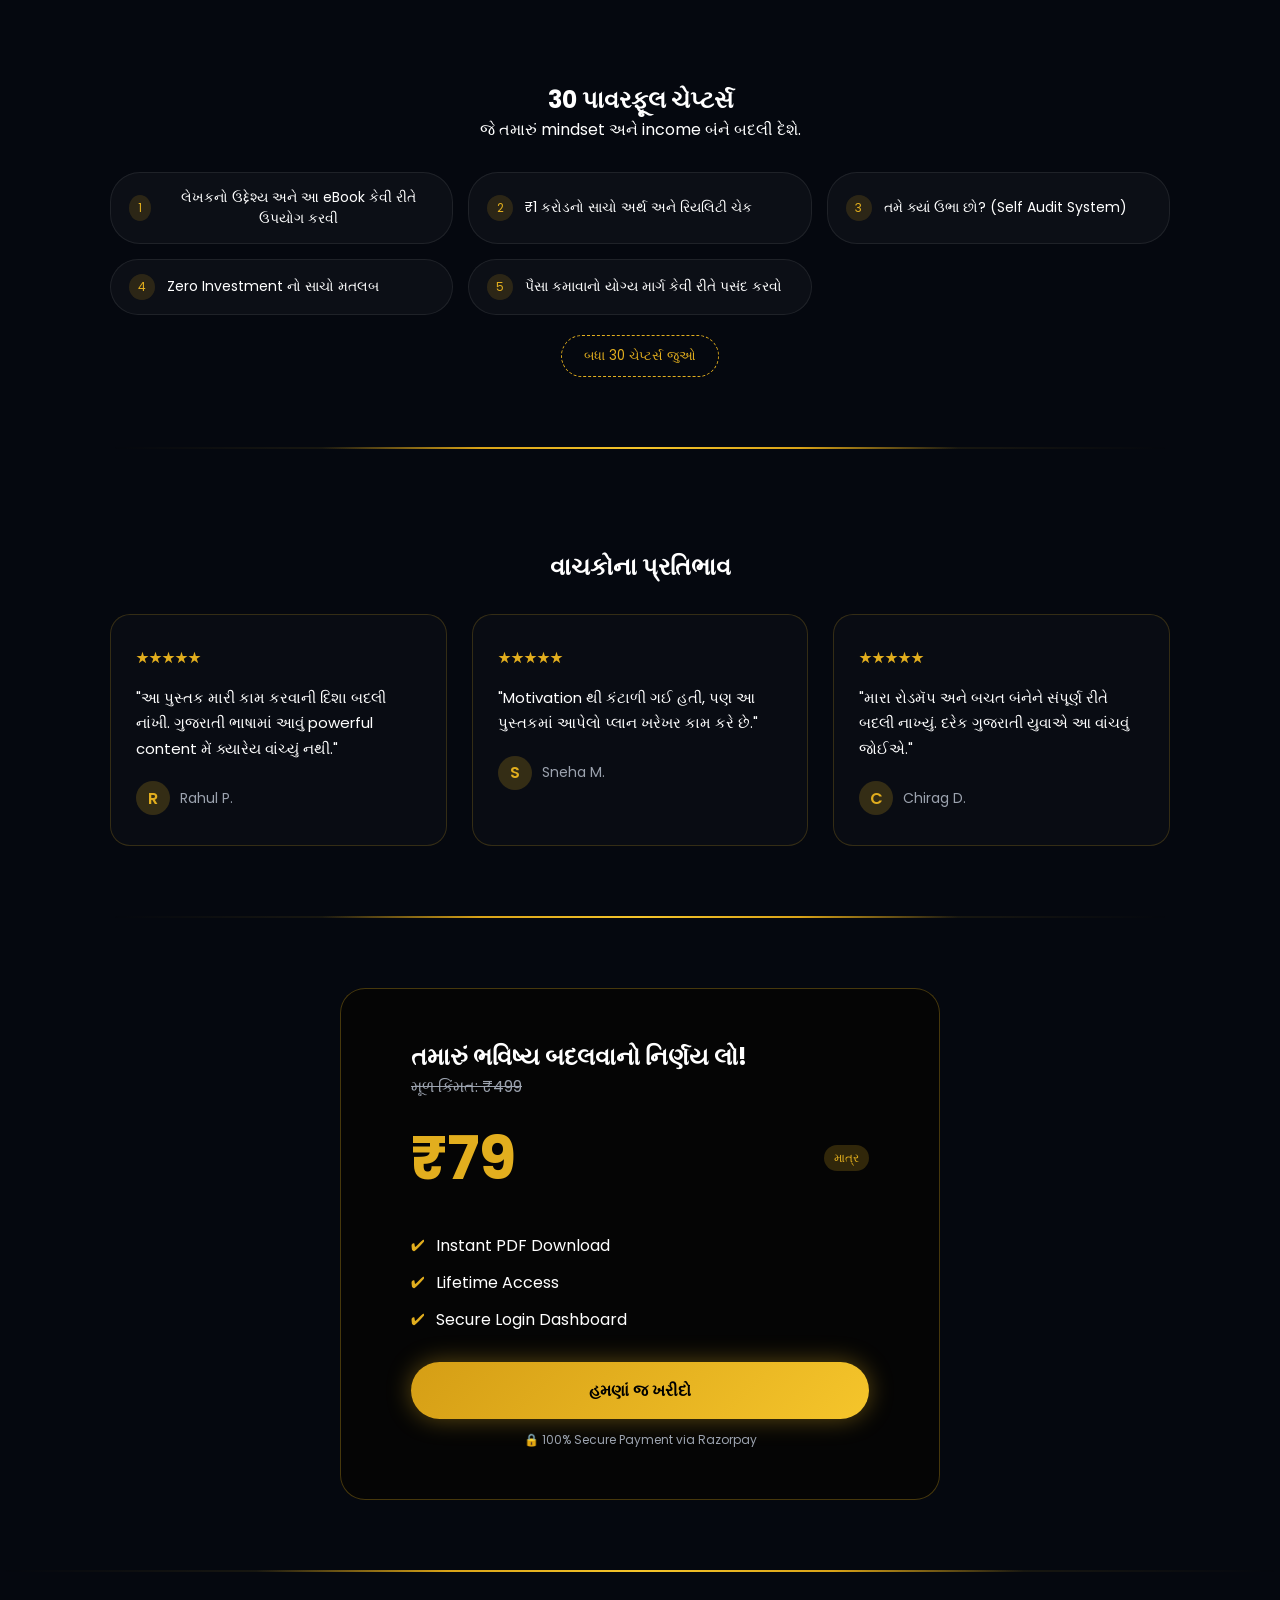
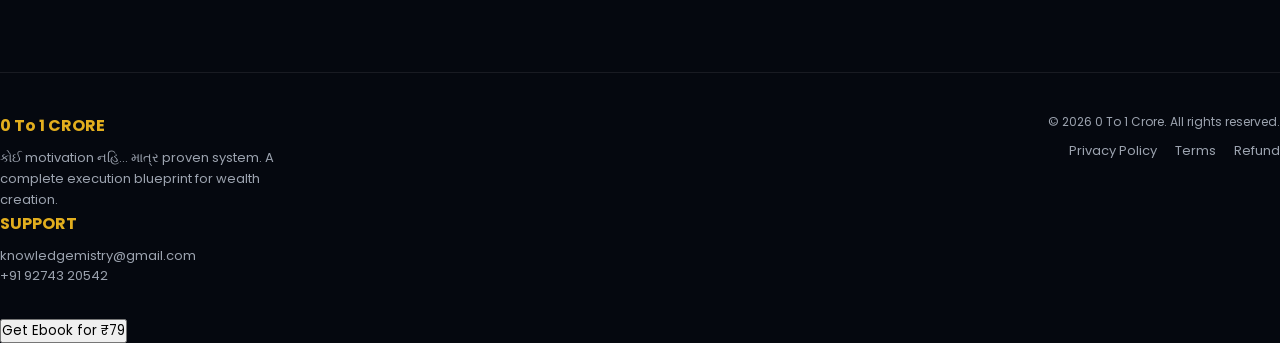
==== commit 69a77fb9: "Update index.html" ====
--- a/index.html
+++ b/index.html
@@ -603,7 +603,10 @@
     <p>
       કોઈ motivation નહિ… માત્ર proven system.  
       A complete execution blueprint for wealth creation. <br>
-
+      </p>
+    
+<h3>SUPPORT</h3>
+      <p>
       knowledgemistry@gmail.com <br>
       +91 92743 20542
       
